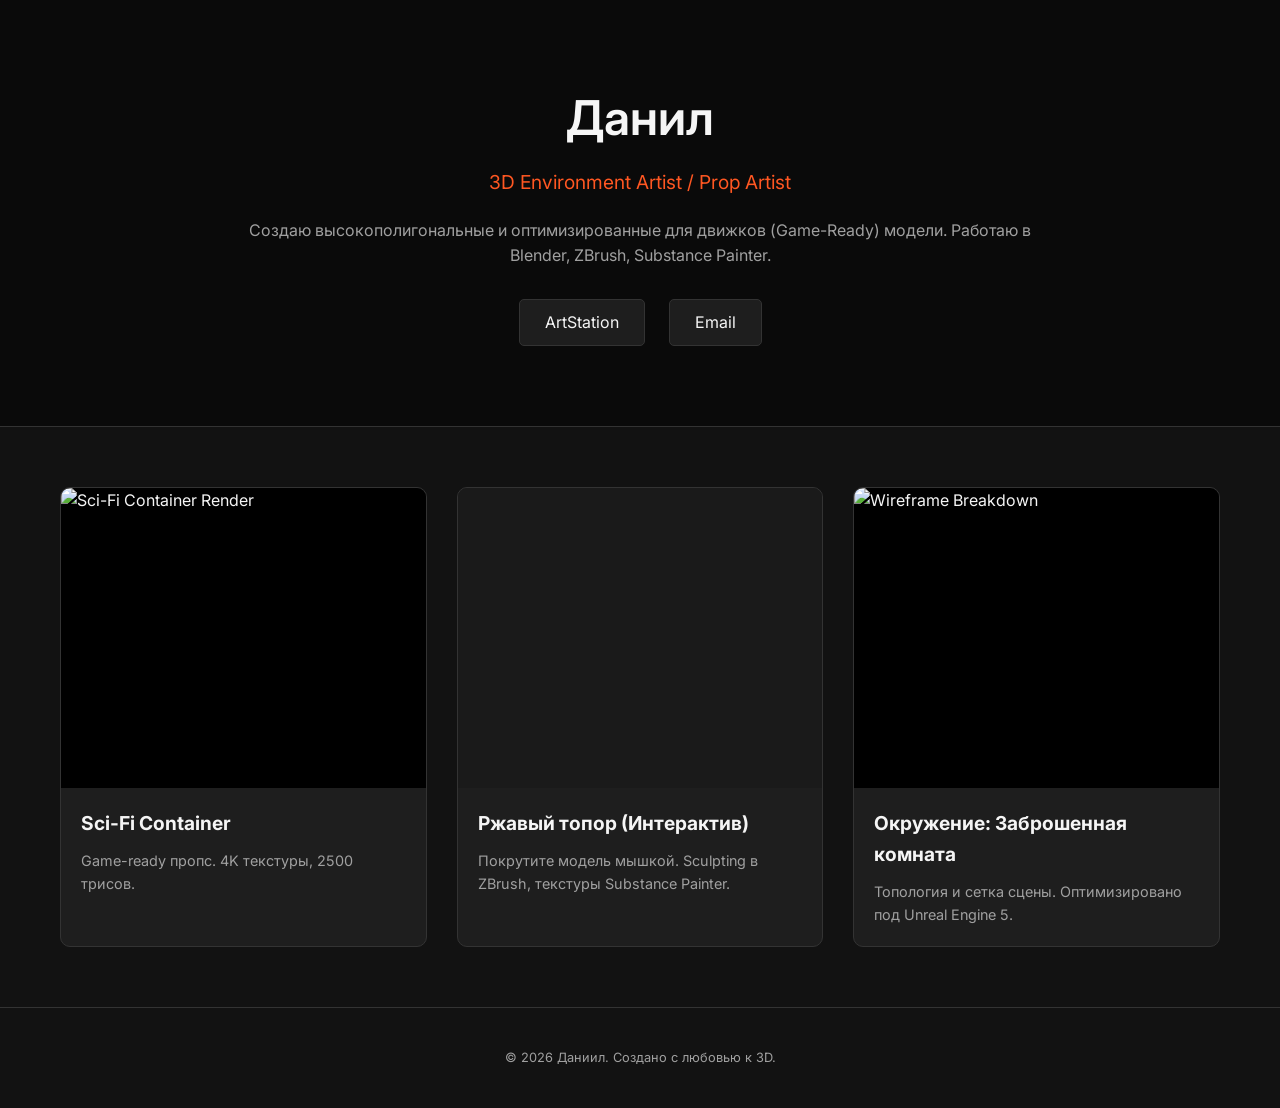
==== index.html @ 3ea126ec "index html" ====
<!DOCTYPE html>
<html lang="ru">
<head>
    <meta charset="UTF-8">
    <meta name="viewport" content="width=device-width, initial-scale=1.0">
    <title>Даниил | 3D Artist Portfolio</title>
    <!-- Подключаем наш файл стилей -->
    <link rel="stylesheet" href="style.css">
    <!-- Подключаем библиотеку для просмотра 3D моделей -->
    <script type="module" src="https://ajax.googleapis.com/ajax/libs/model-viewer/3.1.1/model-viewer.min.js"></script>
    <!-- Подключаем красивый шрифт -->
    <link href="https://fonts.googleapis.com/css2?family=Inter:wght@300;400;600&display=swap" rel="stylesheet">
</head>
<body>

    <header>
        <div class="header-content">
            <h1>Данил</h1>
            <p class="subtitle">3D Environment Artist / Prop Artist</p>
            <p class="bio">Создаю высокополигональные и оптимизированные для движков (Game-Ready) модели. Работаю в Blender, ZBrush, Substance Painter.</p>
            <div class="social-links">
                <a href="https://artstation.com/" target="_blank">ArtStation</a>
                <a href="mailto:твоя_почта@email.com">Email</a>
            </div>
        </div>
    </header>

    <main>
        <section class="gallery">
            <!-- Проект 1: Обычный рендер (картинка) -->
            <div class="project-card">
                <img src="assets/render1.jpg" alt="Sci-Fi Container Render">
                <div class="project-info">
                    <h3>Sci-Fi Container</h3>
                    <p>Game-ready пропс. 4K текстуры, 2500 трисов.</p>
                </div>
            </div>

            <!-- Проект 2: Интерактивная 3D-модель -->
            <div class="project-card">
                <!-- Сюда вставляем твою модель .glb -->
                <model-viewer src="assets/my_model.glb" 
                              auto-rotate 
                              camera-controls 
                              shadow-intensity="1"
                              environment-image="neutral"
                              exposure="1">
                </model-viewer>
                <div class="project-info">
                    <h3>Ржавый топор (Интерактив)</h3>
                    <p>Покрутите модель мышкой. Sculpting в ZBrush, текстуры Substance Painter.</p>
                </div>
            </div>

            <!-- Проект 3: Breakdown (сетка) -->
            <div class="project-card">
                <img src="assets/wireframe.jpg" alt="Wireframe Breakdown">
                <div class="project-info">
                    <h3>Окружение: Заброшенная комната</h3>
                    <p>Топология и сетка сцены. Оптимизировано под Unreal Engine 5.</p>
                </div>
            </div>
        </section>
    </main>

    <footer>
        <p>© 2026 Даниил. Создано с любовью к 3D.</p>
    </footer>

</body>
</html>
---- style.css ----
/* Базовые настройки */
:root {
    --bg-color: #121212;
    --card-bg: #1e1e1e;
    --text-main: #f5f5f5;
    --text-muted: #a0a0a0;
    --accent: #ff5722; /* Цвет кнопок и ссылок (можно изменить на синий, например #00a8ff) */
}

* {
    margin: 0;
    padding: 0;
    box-sizing: border-box;
}

body {
    font-family: 'Inter', sans-serif;
    background-color: var(--bg-color);
    color: var(--text-main);
    line-height: 1.6;
}

/* Шапка сайта */
header {
    background-color: #0a0a0a;
    padding: 80px 20px;
    text-align: center;
    border-bottom: 1px solid #333;
}

.header-content {
    max-width: 800px;
    margin: 0 auto;
}

h1 {
    font-size: 3rem;
    font-weight: 600;
    margin-bottom: 10px;
}

.subtitle {
    font-size: 1.2rem;
    color: var(--accent);
    margin-bottom: 20px;
}

.bio {
    color: var(--text-muted);
    margin-bottom: 30px;
}

.social-links a {
    display: inline-block;
    margin: 0 10px;
    padding: 10px 25px;
    background-color: var(--card-bg);
    color: var(--text-main);
    text-decoration: none;
    border-radius: 5px;
    transition: background 0.3s ease;
    border: 1px solid #333;
}

.social-links a:hover {
    background-color: var(--accent);
    border-color: var(--accent);
}

/* Галерея (Сетка работ) */
main {
    max-width: 1200px;
    margin: 60px auto;
    padding: 0 20px;
}

.gallery {
    display: grid;
    grid-template-columns: repeat(auto-fit, minmax(300px, 1fr));
    gap: 30px;
}

.project-card {
    background-color: var(--card-bg);
    border-radius: 10px;
    overflow: hidden;
    transition: transform 0.3s ease, box-shadow 0.3s ease;
    border: 1px solid #333;
}

.project-card:hover {
    transform: translateY(-5px);
    box-shadow: 0 10px 20px rgba(0,0,0,0.5);
}

/* Настройки для картинок и 3D-вьювера внутри карточек */
.project-card img, 
.project-card model-viewer {
    width: 100%;
    height: 300px;
    object-fit: cover;
    background-color: #000;
    display: block;
}

/* model-viewer не имеет object-fit, поэтому задаем ему фон для контраста */
.project-card model-viewer {
    background-color: #1a1a1a; 
}

.project-info {
    padding: 20px;
}

.project-info h3 {
    font-size: 1.2rem;
    margin-bottom: 10px;
}

.project-info p {
    color: var(--text-muted);
    font-size: 0.9rem;
}

/* Подвал */
footer {
    text-align: center;
    padding: 40px 20px;
    color: var(--text-muted);
    font-size: 0.8rem;
    border-top: 1px solid #333;
    margin-top: 40px;
}
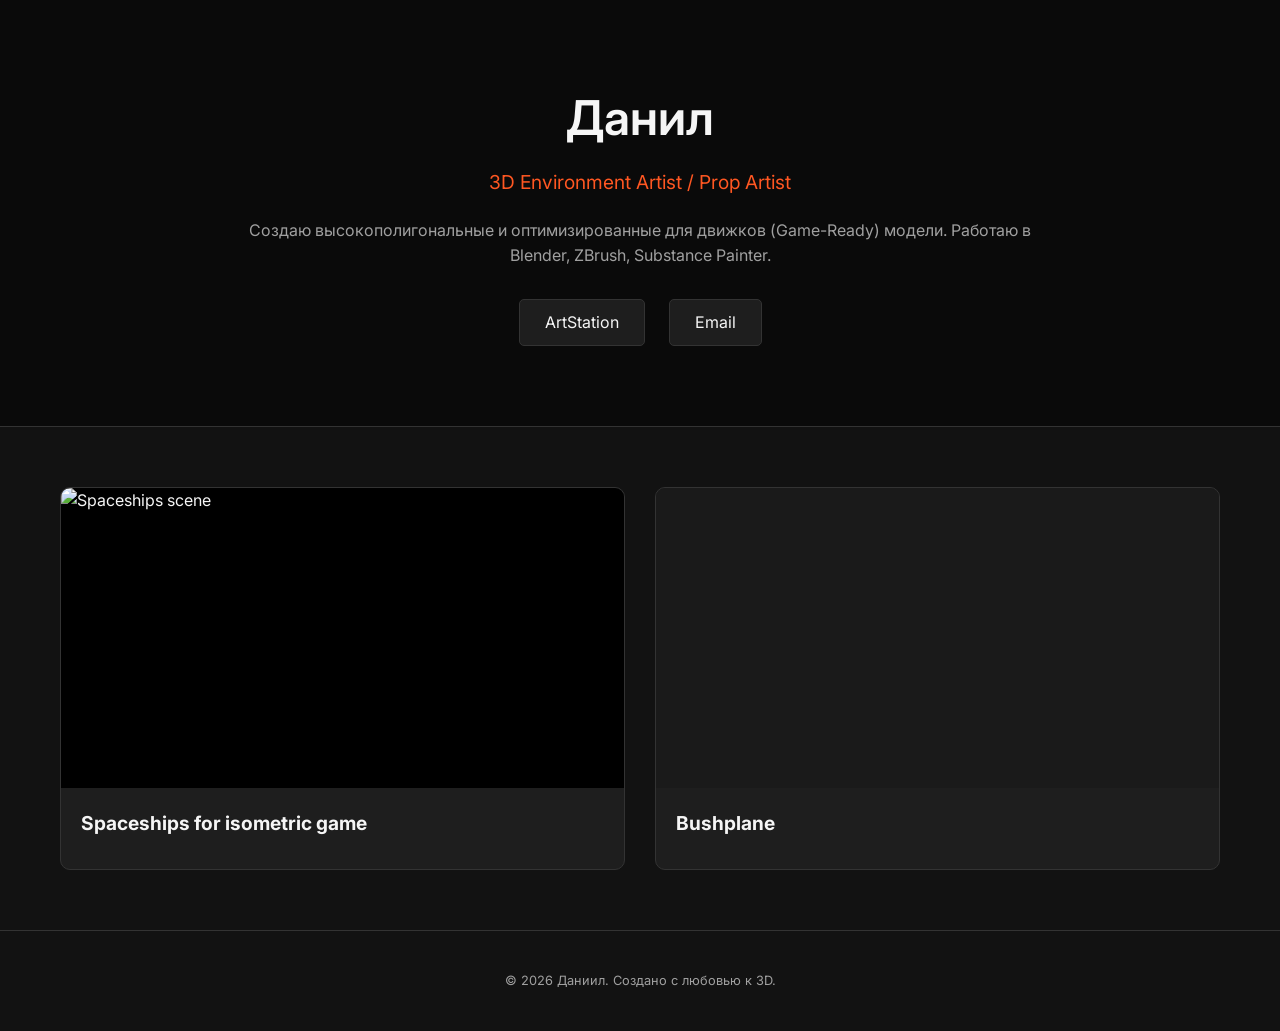
==== commit ed80deeb: "glb model" ====
--- a/index.html
+++ b/index.html
@@ -19,8 +19,8 @@
             <p class="subtitle">3D Environment Artist / Prop Artist</p>
             <p class="bio">Создаю высокополигональные и оптимизированные для движков (Game-Ready) модели. Работаю в Blender, ZBrush, Substance Painter.</p>
             <div class="social-links">
-                <a href="https://artstation.com/" target="_blank">ArtStation</a>
-                <a href="mailto:твоя_почта@email.com">Email</a>
+                <a href="https://artstation.com/badgerzx" target="_blank">ArtStation</a>
+                <a href="mailto:danichkob@email.com">Email</a>
             </div>
         </div>
     </header>
@@ -29,17 +29,17 @@
         <section class="gallery">
             <!-- Проект 1: Обычный рендер (картинка) -->
             <div class="project-card">
-                <img src="assets/render1.jpg" alt="Sci-Fi Container Render">
+                <img src="assets/Spaceships1.png" alt="Spaceships scene">
                 <div class="project-info">
-                    <h3>Sci-Fi Container</h3>
-                    <p>Game-ready пропс. 4K текстуры, 2500 трисов.</p>
+                    <h3>Spaceships for isometric game</h3>
+                    <p></p>
                 </div>
             </div>
 
             <!-- Проект 2: Интерактивная 3D-модель -->
             <div class="project-card">
                 <!-- Сюда вставляем твою модель .glb -->
-                <model-viewer src="assets/my_model.glb" 
+                <model-viewer src="assets/Bushplane.glb" 
                               auto-rotate 
                               camera-controls 
                               shadow-intensity="1"
@@ -47,19 +47,11 @@
                               exposure="1">
                 </model-viewer>
                 <div class="project-info">
-                    <h3>Ржавый топор (Интерактив)</h3>
-                    <p>Покрутите модель мышкой. Sculpting в ZBrush, текстуры Substance Painter.</p>
+                    <h3>Bushplane</h3>
+                    <p></p>
                 </div>
             </div>
 
-            <!-- Проект 3: Breakdown (сетка) -->
-            <div class="project-card">
-                <img src="assets/wireframe.jpg" alt="Wireframe Breakdown">
-                <div class="project-info">
-                    <h3>Окружение: Заброшенная комната</h3>
-                    <p>Топология и сетка сцены. Оптимизировано под Unreal Engine 5.</p>
-                </div>
-            </div>
         </section>
     </main>
 
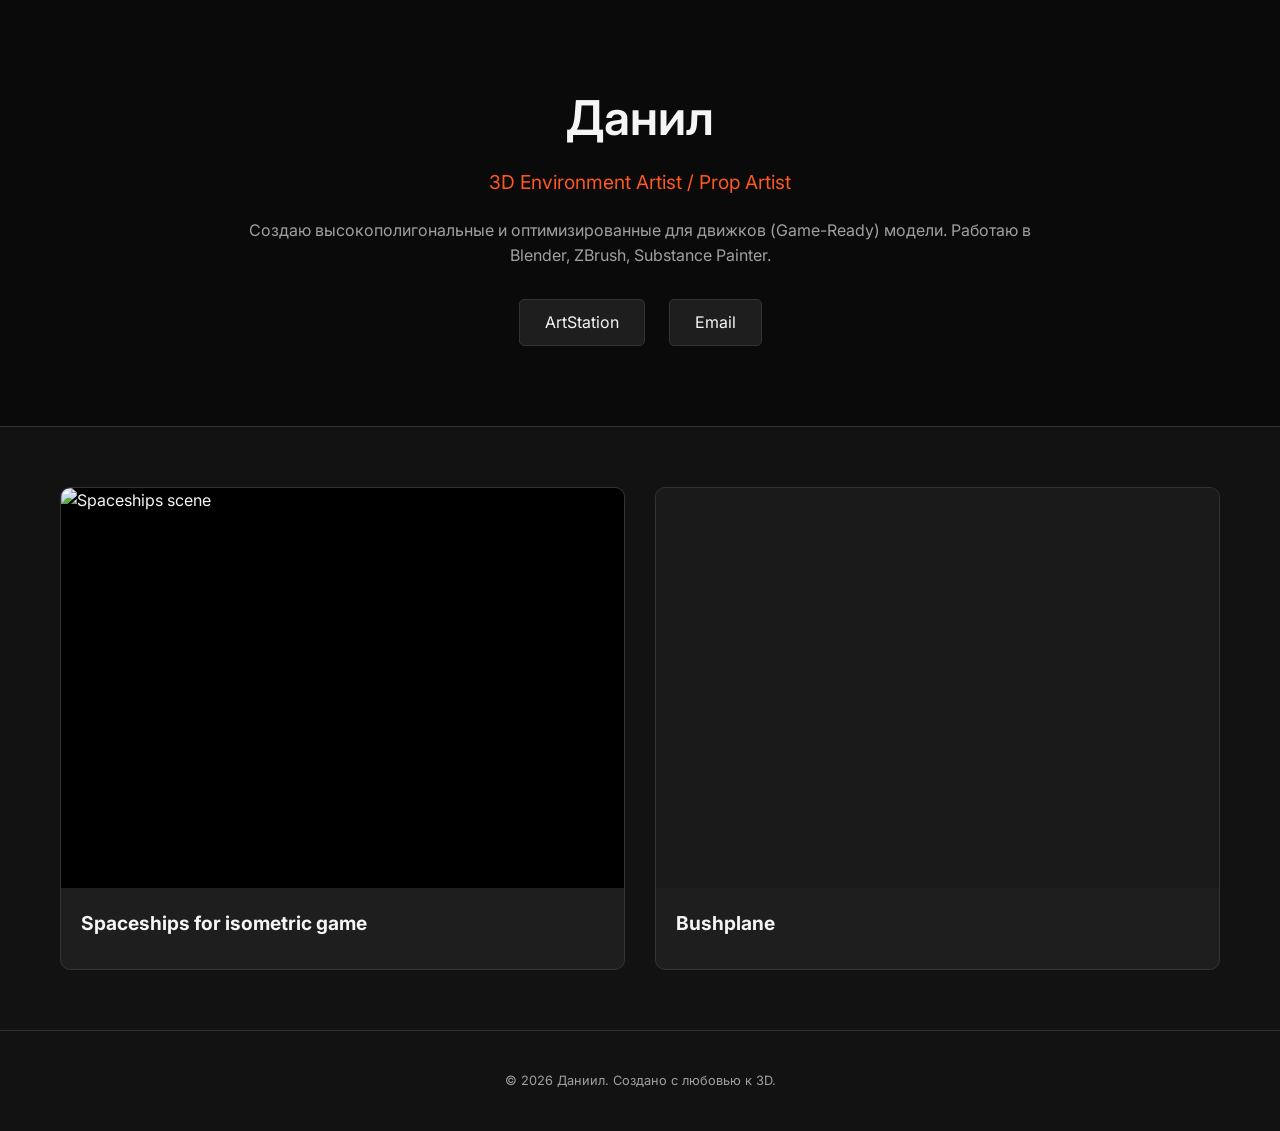
==== commit 67fa3432: "Bigger preview" ====
--- a/index.html
+++ b/index.html
@@ -59,5 +59,66 @@
         <p>© 2026 Даниил. Создано с любовью к 3D.</p>
     </footer>
 
+<!-- HTML для полноэкранного окна -->
+    <div id="lightbox" class="lightbox">
+        <span class="close-btn">&times;</span>
+        <div id="lightbox-content" class="lightbox-content"></div>
+    </div>
+
+    <!-- JavaScript для работы полноэкранного режима -->
+    <script>
+        const lightbox = document.getElementById('lightbox');
+        const lightboxContent = document.getElementById('lightbox-content');
+        const closeBtn = document.querySelector('.close-btn');
+
+        // Находим все картинки и 3D-модели внутри карточек
+        const mediaElements = document.querySelectorAll('.project-card img, .project-card model-viewer');
+
+        mediaElements.forEach(el => {
+            el.addEventListener('click', () => {
+                lightbox.classList.add('active'); // Показываем окно
+                lightboxContent.innerHTML = '';   // Очищаем старое
+
+                // Если кликнули на картинку
+                if (el.tagName.toLowerCase() === 'img') {
+                    const img = document.createElement('img');
+                    img.src = el.src;
+                    lightboxContent.appendChild(img);
+                } 
+                // Если кликнули на 3D модель
+                else if (el.tagName.toLowerCase() === 'model-viewer') {
+                    const viewer = document.createElement('model-viewer');
+                    viewer.src = el.src;
+                    viewer.setAttribute('auto-rotate', '');
+                    viewer.setAttribute('camera-controls', '');
+                    viewer.setAttribute('shadow-intensity', '1');
+                    lightboxContent.appendChild(viewer);
+                }
+            });
+        });
+
+        // Закрытие по клику на крестик
+        closeBtn.addEventListener('click', () => {
+            lightbox.classList.remove('active');
+            lightboxContent.innerHTML = '';
+        });
+
+        // Закрытие по клику мимо картинки/модели (по темному фону)
+        lightbox.addEventListener('click', (e) => {
+            if (e.target === lightbox) {
+                lightbox.classList.remove('active');
+                lightboxContent.innerHTML = '';
+            }
+        });
+
+        // Закрытие по нажатию клавиши Esc
+        document.addEventListener('keydown', (e) => {
+            if (e.key === 'Escape' && lightbox.classList.contains('active')) {
+                lightbox.classList.remove('active');
+                lightboxContent.innerHTML = '';
+            }
+        });
+    </script>
+	
 </body>
 </html>
--- a/style.css
+++ b/style.css
@@ -4,7 +4,7 @@
     --card-bg: #1e1e1e;
     --text-main: #f5f5f5;
     --text-muted: #a0a0a0;
-    --accent: #ff5722; /* Цвет кнопок и ссылок (можно изменить на синий, например #00a8ff) */
+    --accent: #ff5722;
 }
 
 * {
@@ -74,9 +74,10 @@
     padding: 0 20px;
 }
 
+/* Уменьшили минимальную ширину колонки, чтобы сетка была гибче */
 .gallery {
     display: grid;
-    grid-template-columns: repeat(auto-fit, minmax(300px, 1fr));
+    grid-template-columns: repeat(auto-fit, minmax(350px, 1fr));
     gap: 30px;
 }
 
@@ -93,17 +94,23 @@
     box-shadow: 0 10px 20px rgba(0,0,0,0.5);
 }
 
-/* Настройки для картинок и 3D-вьювера внутри карточек */
+/* УВЕЛИЧИЛИ ВЫСОТУ ДО 400px И ДОБАВИЛИ КУРСОР "ПАЛЬЧИК" */
 .project-card img, 
 .project-card model-viewer {
     width: 100%;
-    height: 300px;
+    height: 400px; 
     object-fit: cover;
     background-color: #000;
     display: block;
+    cursor: pointer;
+    transition: opacity 0.2s ease;
 }
 
-/* model-viewer не имеет object-fit, поэтому задаем ему фон для контраста */
+.project-card img:hover, 
+.project-card model-viewer:hover {
+    opacity: 0.9;
+}
+
 .project-card model-viewer {
     background-color: #1a1a1a; 
 }
@@ -122,6 +129,62 @@
     font-size: 0.9rem;
 }
 
+/* --- СТИЛИ ДЛЯ ПОЛНОЭКРАННОГО РЕЖИМА (LIGHTBOX) --- */
+.lightbox {
+    display: none; /* Скрыто по умолчанию */
+    position: fixed;
+    z-index: 1000;
+    left: 0;
+    top: 0;
+    width: 100%;
+    height: 100%;
+    background-color: rgba(0, 0, 0, 0.9);
+    backdrop-filter: blur(5px);
+    align-items: center;
+    justify-content: center;
+}
+
+.lightbox.active {
+    display: flex; /* Показываем при добавлении класса active */
+}
+
+.lightbox-content {
+    max-width: 90vw;
+    max-height: 90vh;
+    display: flex;
+    justify-content: center;
+    align-items: center;
+}
+
+/* Ограничиваем размеры внутри модального окна */
+.lightbox-content img {
+    max-width: 90vw;
+    max-height: 90vh;
+    object-fit: contain;
+}
+
+.lightbox-content model-viewer {
+    width: 80vw;
+    height: 80vh;
+    background-color: transparent;
+}
+
+.close-btn {
+    position: absolute;
+    top: 20px;
+    right: 40px;
+    color: white;
+    font-size: 50px;
+    font-weight: bold;
+    cursor: pointer;
+    z-index: 1001;
+    transition: color 0.3s;
+}
+
+.close-btn:hover {
+    color: var(--accent);
+}
+
 /* Подвал */
 footer {
     text-align: center;
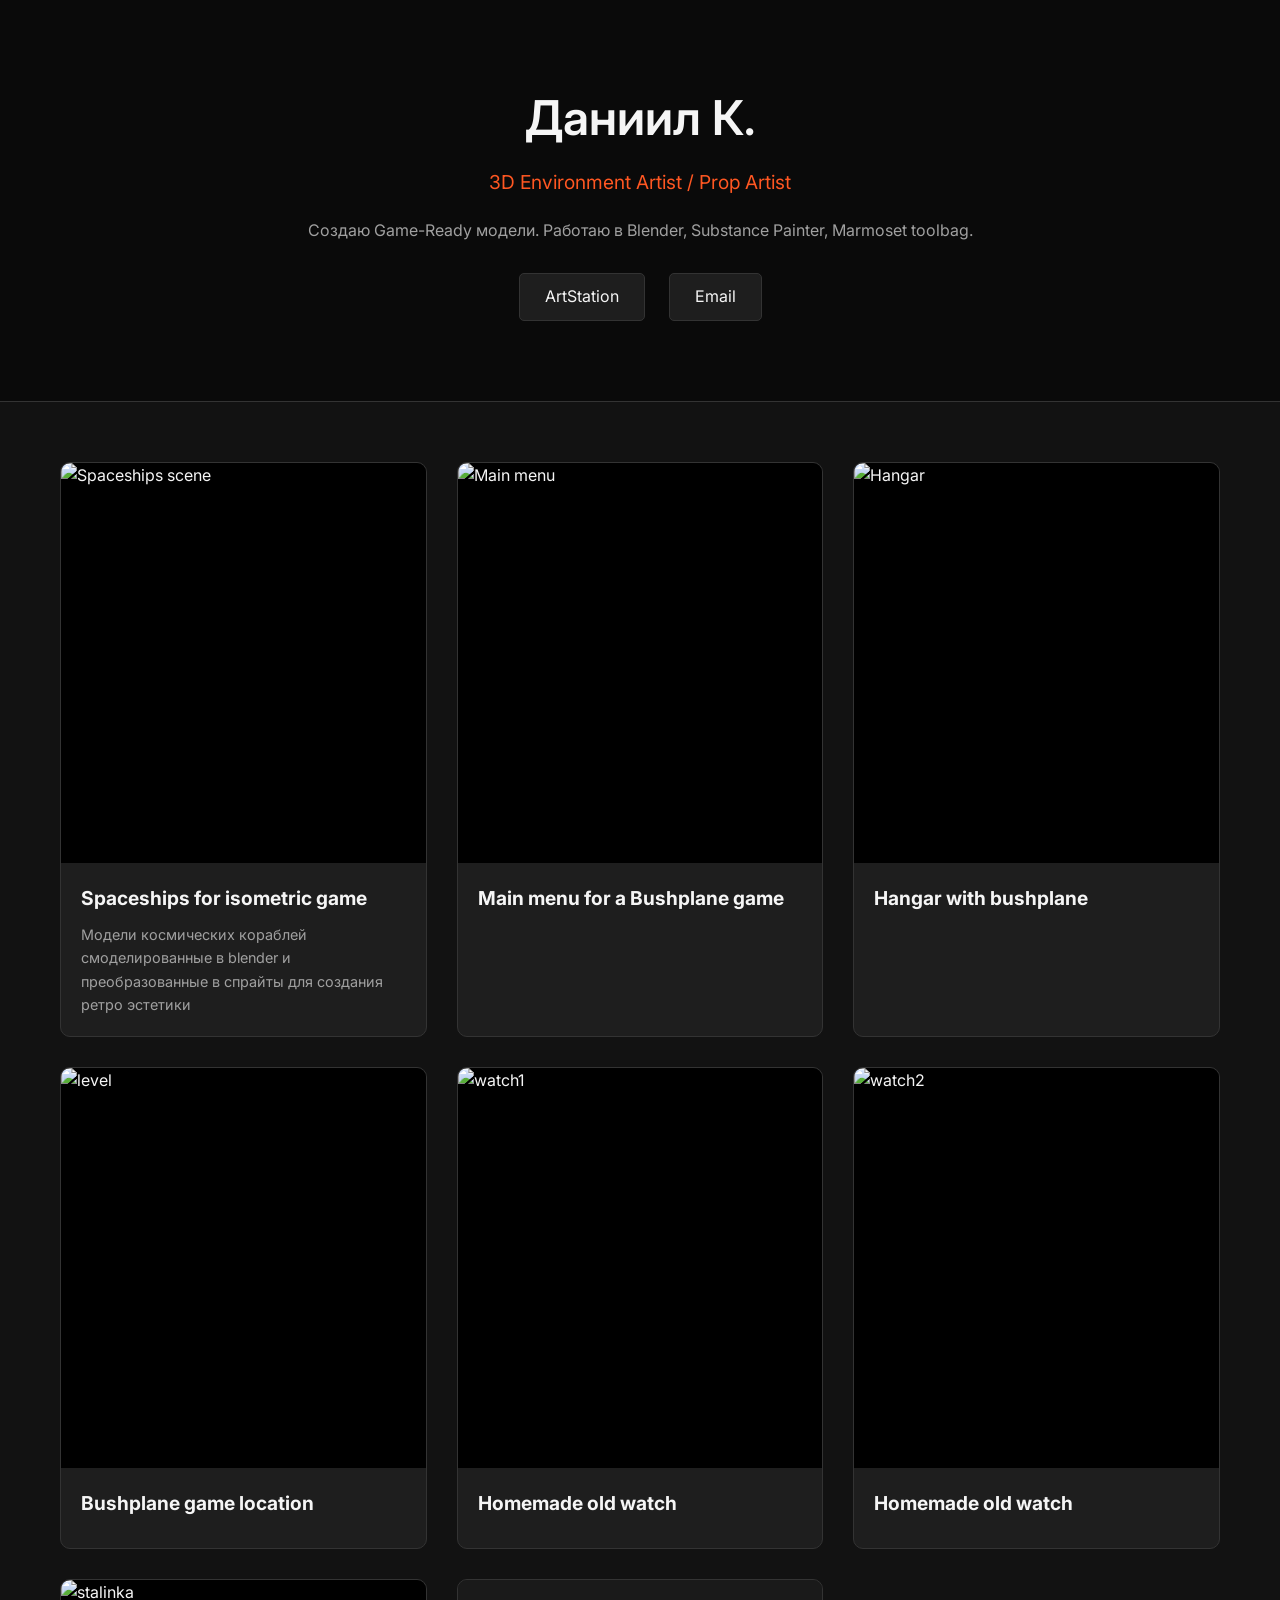
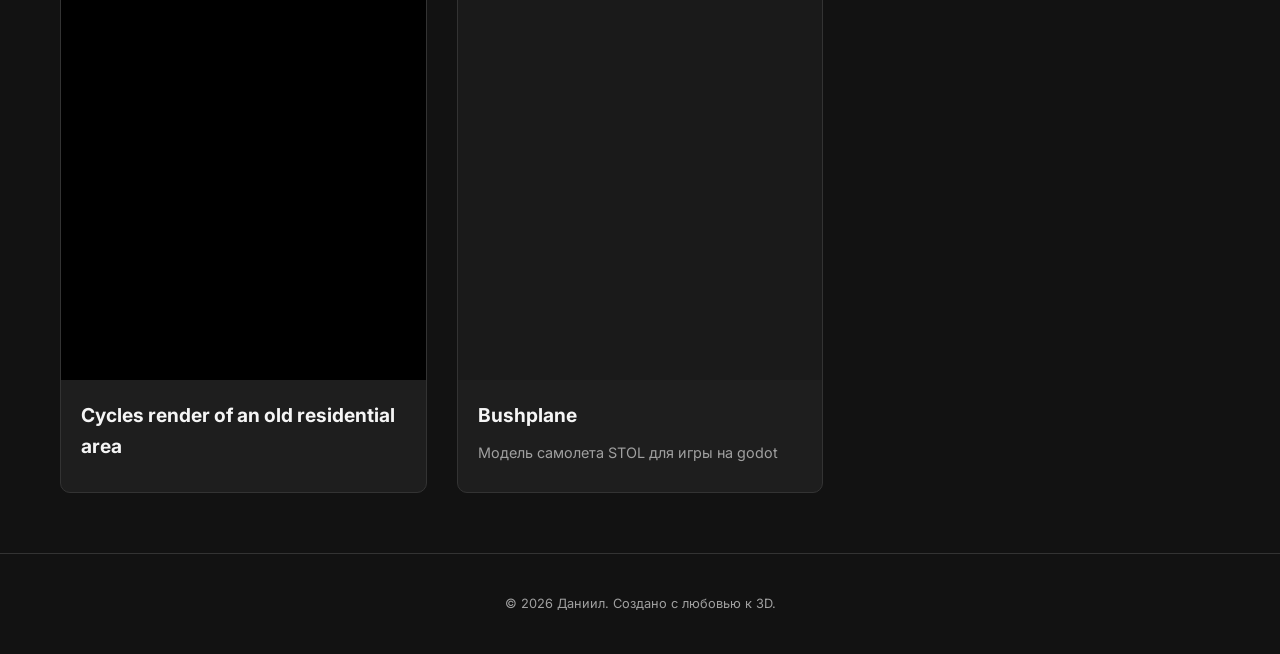
==== commit 5b26a892: "Works" ====
--- a/index.html
+++ b/index.html
@@ -4,20 +4,20 @@
     <meta charset="UTF-8">
     <meta name="viewport" content="width=device-width, initial-scale=1.0">
     <title>Даниил | 3D Artist Portfolio</title>
-    <!-- Подключаем наш файл стилей -->
+
     <link rel="stylesheet" href="style.css">
-    <!-- Подключаем библиотеку для просмотра 3D моделей -->
+
     <script type="module" src="https://ajax.googleapis.com/ajax/libs/model-viewer/3.1.1/model-viewer.min.js"></script>
-    <!-- Подключаем красивый шрифт -->
+
     <link href="https://fonts.googleapis.com/css2?family=Inter:wght@300;400;600&display=swap" rel="stylesheet">
 </head>
 <body>
 
     <header>
         <div class="header-content">
-            <h1>Данил</h1>
+            <h1>Даниил К.</h1>
             <p class="subtitle">3D Environment Artist / Prop Artist</p>
-            <p class="bio">Создаю высокополигональные и оптимизированные для движков (Game-Ready) модели. Работаю в Blender, ZBrush, Substance Painter.</p>
+            <p class="bio">Создаю Game-Ready модели. Работаю в Blender, Substance Painter, Marmoset toolbag.</p>
             <div class="social-links">
                 <a href="https://artstation.com/badgerzx" target="_blank">ArtStation</a>
                 <a href="mailto:danichkob@email.com">Email</a>
@@ -32,10 +32,57 @@
                 <img src="assets/Spaceships1.png" alt="Spaceships scene">
                 <div class="project-info">
                     <h3>Spaceships for isometric game</h3>
+                    <p>Модели космических кораблей смоделированные в blender и преобразованные в спрайты для создания ретро эстетики </p>
+                </div>
+            </div>
+			
+			<div class="project-card">
+                <img src="assets/MainMenu.png" alt="Main menu">
+                <div class="project-info">
+                    <h3>Main menu for a Bushplane game</h3>
                     <p></p>
                 </div>
             </div>
-
+			
+			<div class="project-card">
+                <img src="assets/Hangar.png" alt="Hangar">
+                <div class="project-info">
+                    <h3>Hangar with bushplane</h3>
+                    <p></p>
+                </div>
+            </div>
+			
+			<div class="project-card">
+                <img src="assets/Level1.png" alt="level">
+                <div class="project-info">
+                    <h3>Bushplane game location</h3>
+                    <p></p>
+                </div>
+            </div>
+			
+			<div class="project-card">
+                <img src="assets/Watch1.png" alt="watch1">
+                <div class="project-info">
+                    <h3>Homemade old watch</h3>
+                    <p></p>
+                </div>
+            </div>
+			
+			<div class="project-card">
+                <img src="assets/Watch2.png" alt="watch2">
+                <div class="project-info">
+                    <h3>Homemade old watch</h3>
+                    <p></p>
+                </div>
+            </div>
+			
+			<div class="project-card">
+                <img src="assets/RenderStalinkaFinal.png" alt="stalinka">
+                <div class="project-info">
+                    <h3>Cycles render of an old residential area</h3>
+                    <p></p>
+                </div>
+            </div>
             <!-- Проект 2: Интерактивная 3D-модель -->
             <div class="project-card">
                 <!-- Сюда вставляем твою модель .glb -->
@@ -48,7 +95,7 @@
                 </model-viewer>
                 <div class="project-info">
                     <h3>Bushplane</h3>
-                    <p></p>
+                    <p>Модель самолета STOL для игры на godot</p>
                 </div>
             </div>
 
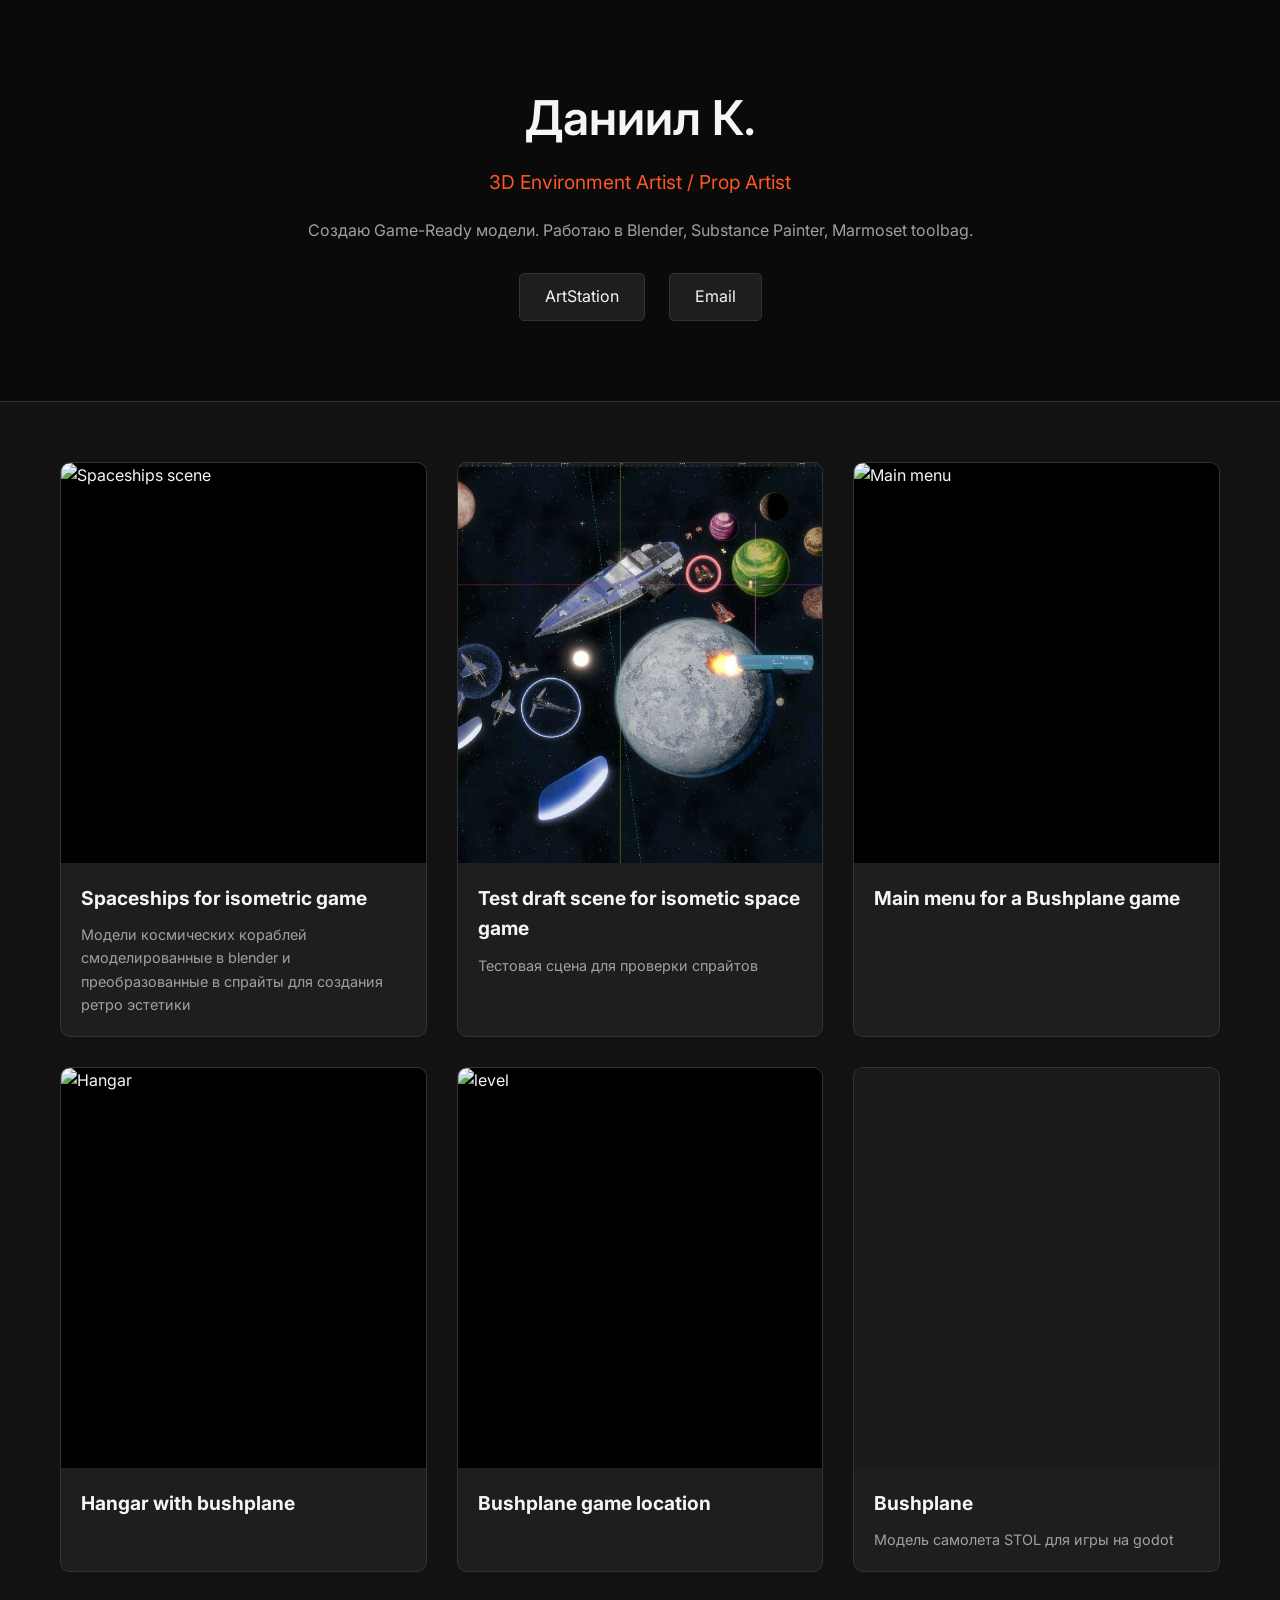
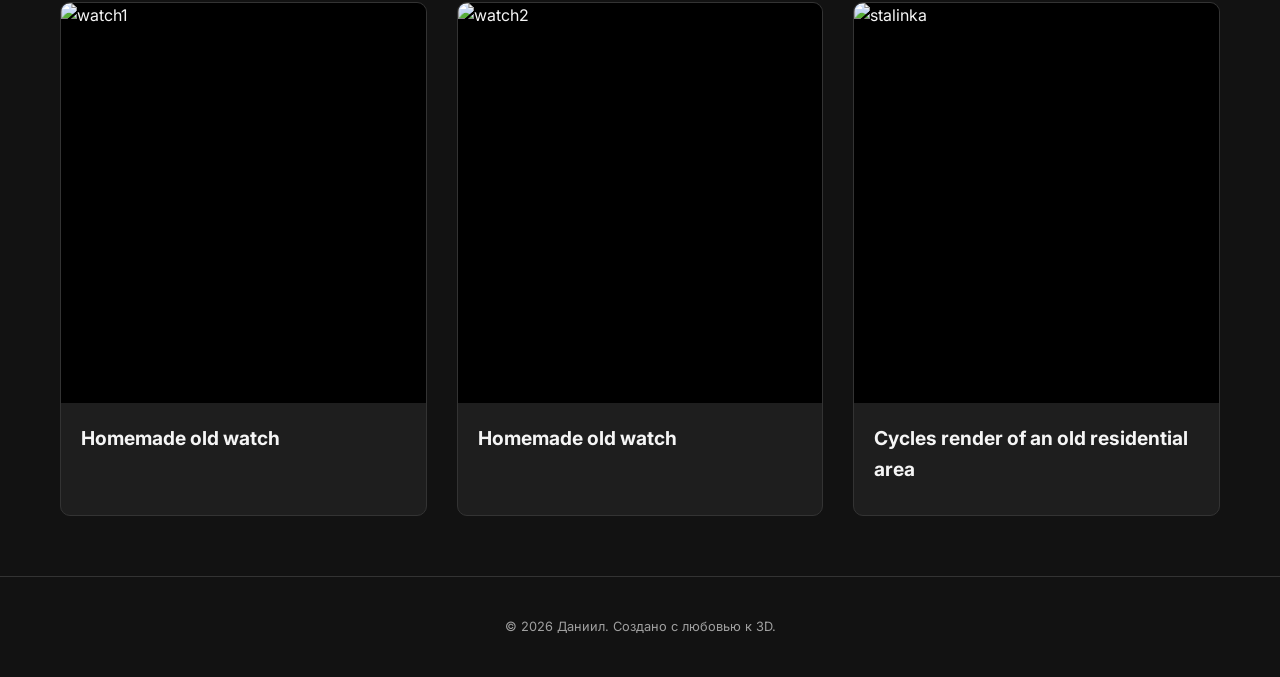
==== commit df795c00: "naming fix" ====
--- a/index.html
+++ b/index.html
@@ -36,6 +36,14 @@
                 </div>
             </div>
 			
+			  <div class="project-card">
+                <img src="assets/TestScene.jpg" alt="Spaceships scene">
+                <div class="project-info">
+                    <h3>Test draft scene for isometic space game</h3>
+                    <p>Тестовая сцена для проверки спрайтов</p>
+                </div>
+            </div>
+			
 			<div class="project-card">
                 <img src="assets/MainMenu.png" alt="Main menu">
                 <div class="project-info">
@@ -60,30 +68,7 @@
                 </div>
             </div>
 			
-			<div class="project-card">
-                <img src="assets/Watch1.png" alt="watch1">
-                <div class="project-info">
-                    <h3>Homemade old watch</h3>
-                    <p></p>
-                </div>
-            </div>
-			
-			<div class="project-card">
-                <img src="assets/Watch2.png" alt="watch2">
-                <div class="project-info">
-                    <h3>Homemade old watch</h3>
-                    <p></p>
-                </div>
-            </div>
-			
-			<div class="project-card">
-                <img src="assets/RenderStalinkaFinal.png" alt="stalinka">
-                <div class="project-info">
-                    <h3>Cycles render of an old residential area</h3>
-                    <p></p>
-                </div>
-            </div>
-            <!-- Проект 2: Интерактивная 3D-модель -->
+			<!-- Проект 2: Интерактивная 3D-модель -->
             <div class="project-card">
                 <!-- Сюда вставляем твою модель .glb -->
                 <model-viewer src="assets/Bushplane.glb" 
@@ -98,6 +83,31 @@
                     <p>Модель самолета STOL для игры на godot</p>
                 </div>
             </div>
+			
+			<div class="project-card">
+                <img src="assets/watch1.png" alt="watch1">
+                <div class="project-info">
+                    <h3>Homemade old watch</h3>
+                    <p></p>
+                </div>
+            </div>
+			
+			<div class="project-card">
+                <img src="assets/watch2.png" alt="watch2">
+                <div class="project-info">
+                    <h3>Homemade old watch</h3>
+                    <p></p>
+                </div>
+            </div>
+			
+			<div class="project-card">
+                <img src="assets/RenderStalinkaFinal.png" alt="stalinka">
+                <div class="project-info">
+                    <h3>Cycles render of an old residential area</h3>
+                    <p></p>
+                </div>
+            </div>
+            
 
         </section>
     </main>
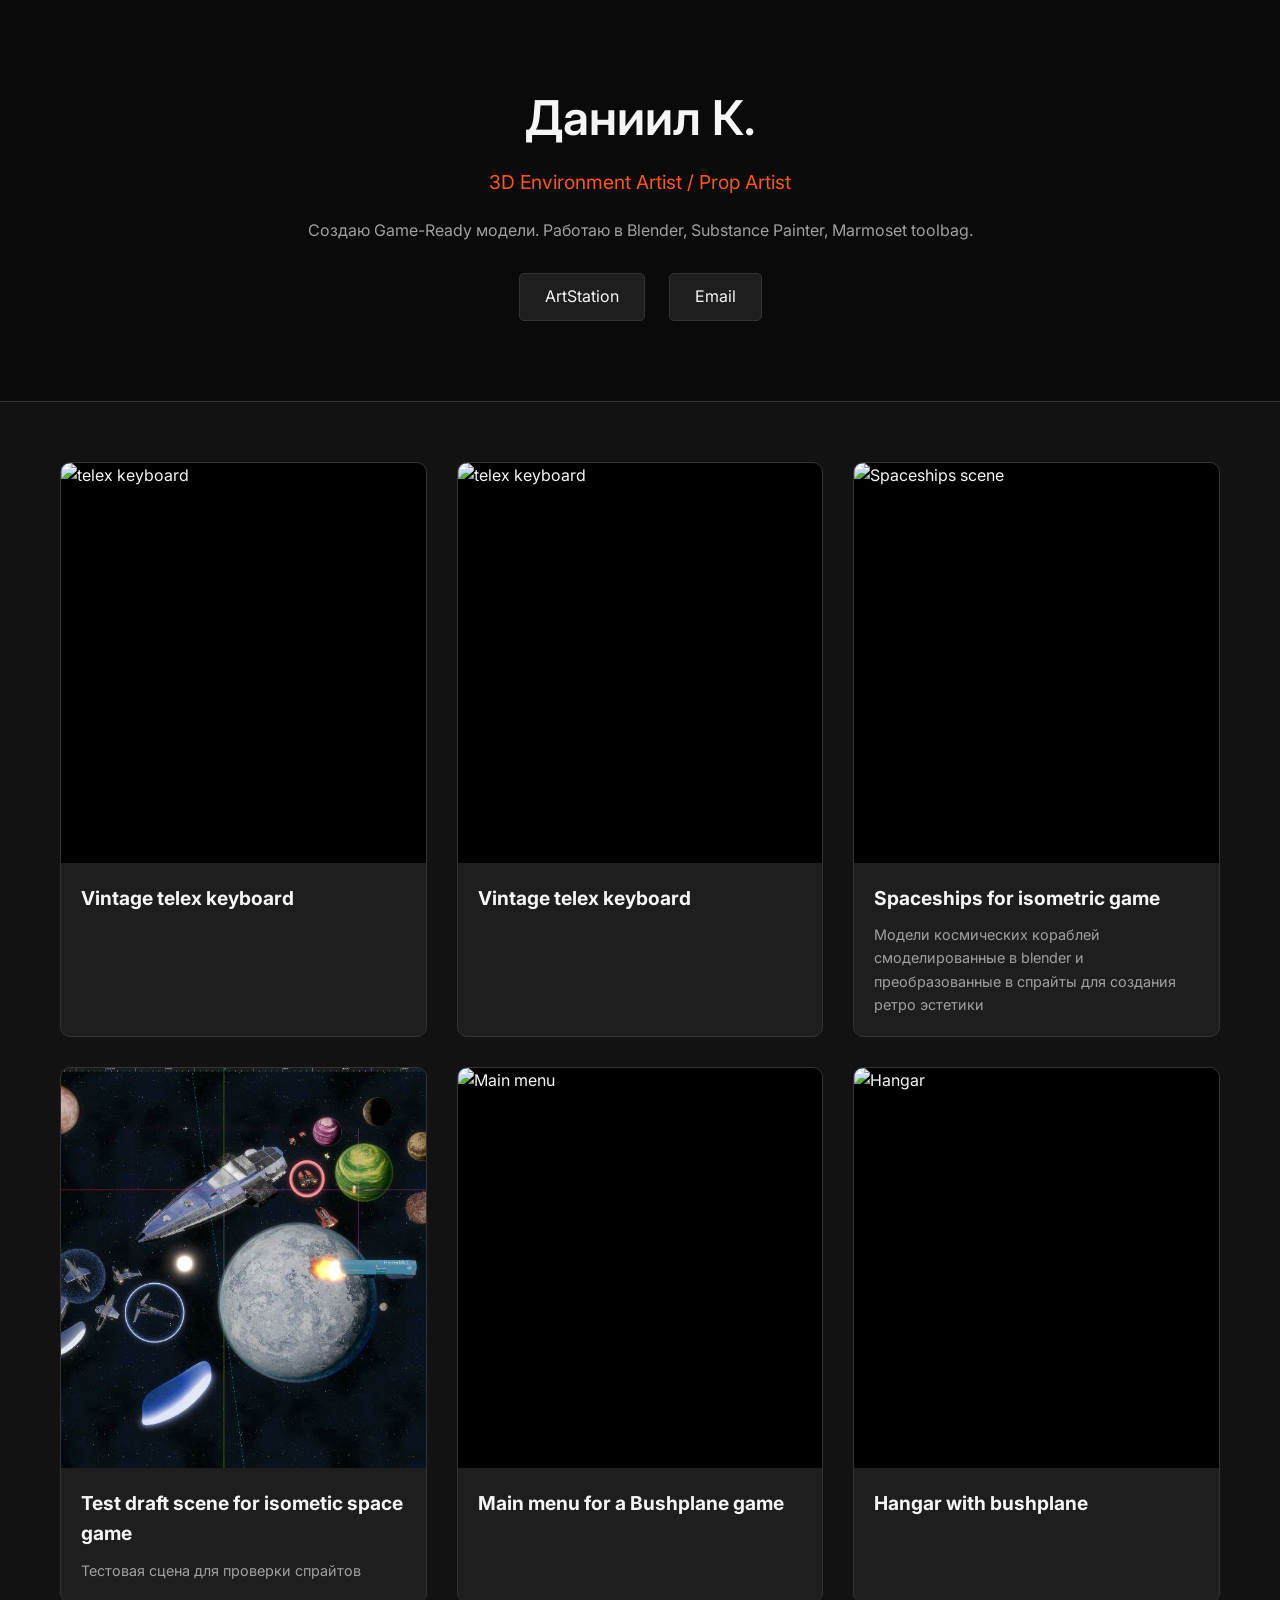
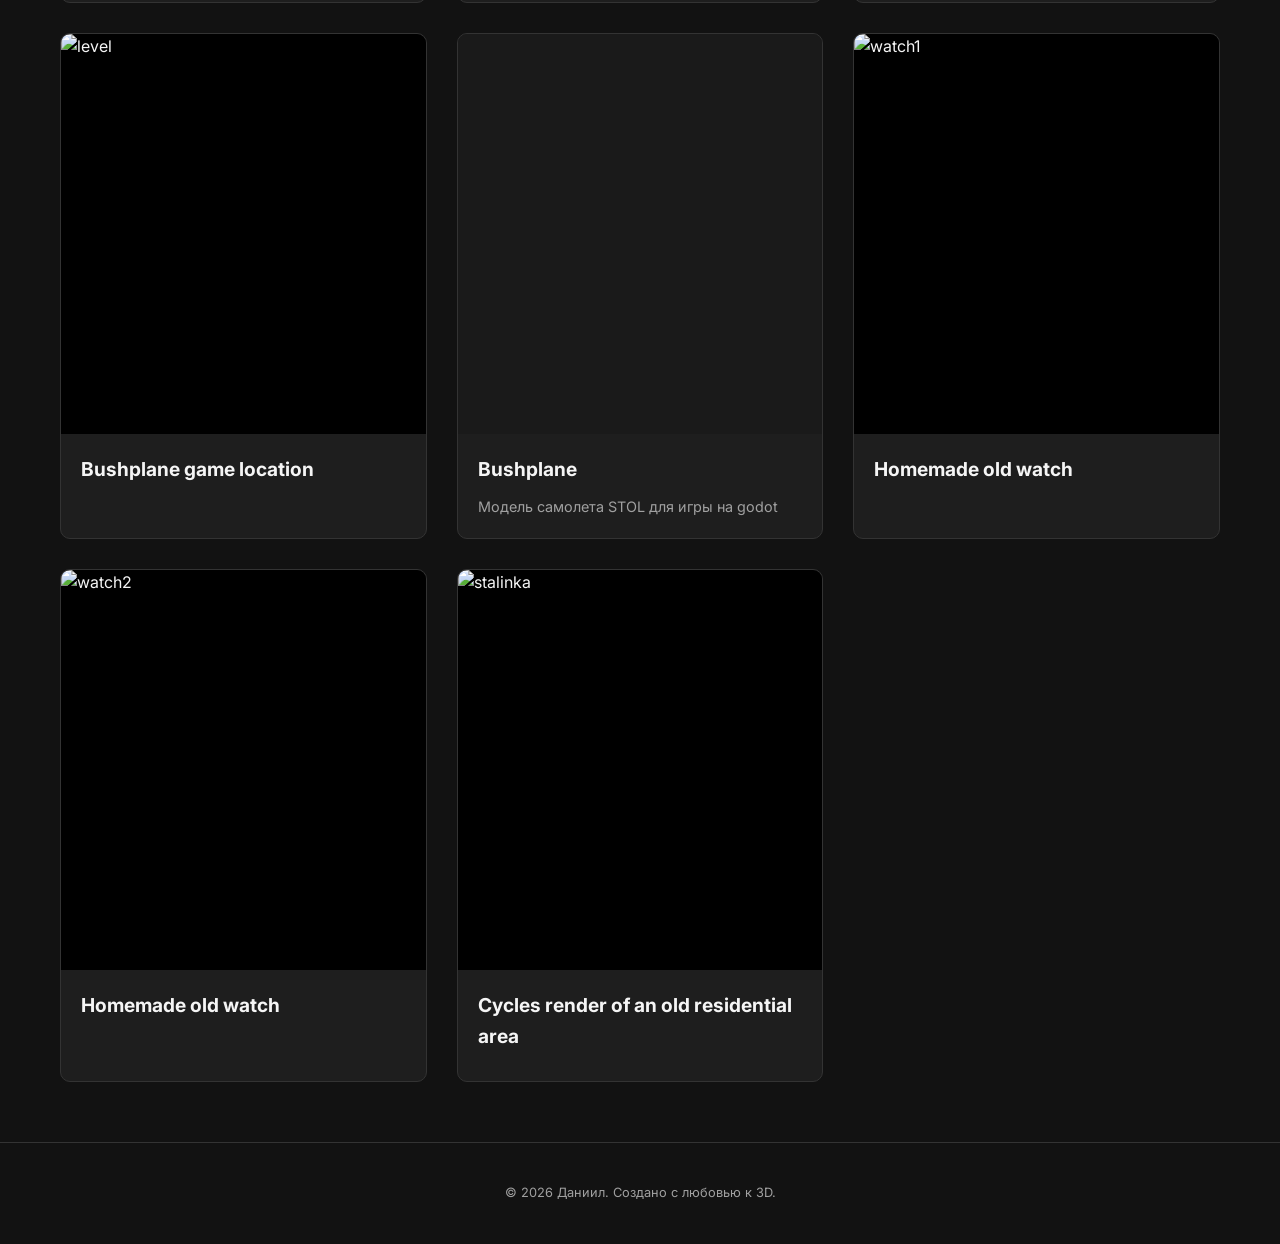
==== commit f9b4dfd3: "telex keyboard" ====
--- a/index.html
+++ b/index.html
@@ -28,6 +28,23 @@
     <main>
         <section class="gallery">
             <!-- Проект 1: Обычный рендер (картинка) -->
+			
+			<div class="project-card">
+                <img src="assets/Telex_keyboard4.png" alt="telex keyboard">
+                <div class="project-info">
+                    <h3>Vintage telex keyboard</h3>
+                    <p></p>
+                </div>
+            </div>
+			
+			<div class="project-card">
+                <img src="assets/Telex_keyboard6.png" alt="telex keyboard">
+                <div class="project-info">
+                    <h3>Vintage telex keyboard</h3>
+                    <p></p>
+                </div>
+            </div>
+			
             <div class="project-card">
                 <img src="assets/Spaceships1.png" alt="Spaceships scene">
                 <div class="project-info">
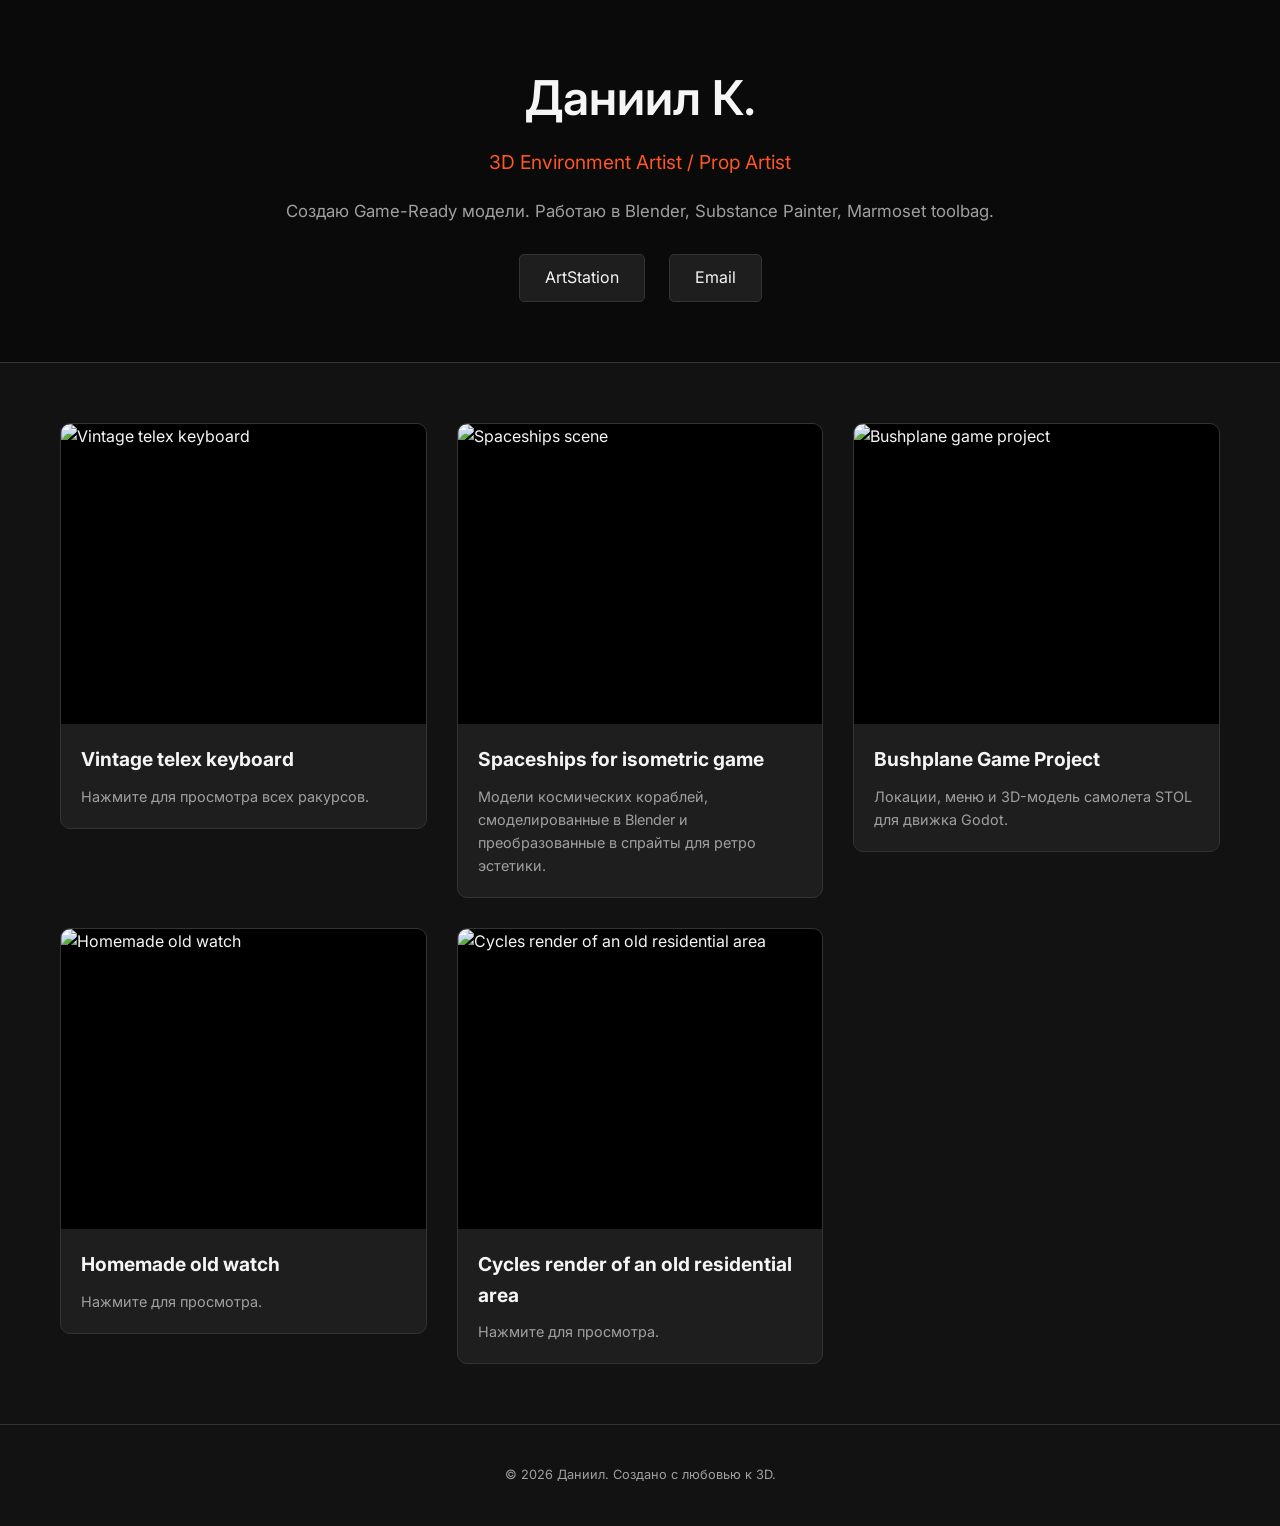
==== commit e0011f35: "Pages" ====
--- a/index.html
+++ b/index.html
@@ -27,104 +27,63 @@
 
     <main>
         <section class="gallery">
-            <!-- Проект 1: Обычный рендер (картинка) -->
-			
-			<div class="project-card">
-                <img src="assets/Telex_keyboard4.png" alt="telex keyboard">
-                <div class="project-info">
-                    <h3>Vintage telex keyboard</h3>
-                    <p></p>
+            
+            <!-- ПРОЕКТ 1: Telex keyboard -->
+            <a href="project-telex.html" class="project-card-link">
+                <div class="project-card">
+                    <!-- Используем первую картинку как обложку -->
+                    <img src="assets/Telex_keyboard4.png" alt="Vintage telex keyboard">
+                    <div class="project-info">
+                        <h3>Vintage telex keyboard</h3>
+                        <p>Нажмите для просмотра всех ракурсов.</p>
+                    </div>
                 </div>
-            </div>
-			
-			<div class="project-card">
-                <img src="assets/Telex_keyboard6.png" alt="telex keyboard">
-                <div class="project-info">
-                    <h3>Vintage telex keyboard</h3>
-                    <p></p>
+            </a>
+
+            <!-- ПРОЕКТ 2: Кораблики (включает и сами корабли, и тестовую сцену) -->
+            <a href="project-spaceships.html" class="project-card-link">
+                <div class="project-card">
+                    <img src="assets/Spaceships1.png" alt="Spaceships scene">
+                    <div class="project-info">
+                        <h3>Spaceships for isometric game</h3>
+                        <p>Модели космических кораблей, смоделированные в Blender и преобразованные в спрайты для ретро эстетики.</p>
+                    </div>
                 </div>
-            </div>
-			
-            <div class="project-card">
-                <img src="assets/Spaceships1.png" alt="Spaceships scene">
-                <div class="project-info">
-                    <h3>Spaceships for isometric game</h3>
-                    <p>Модели космических кораблей смоделированные в blender и преобразованные в спрайты для создания ретро эстетики </p>
+            </a>
+
+            <!-- ПРОЕКТ 3: Игра про самолет (Bushplane, локации, меню и 3D модель) -->
+            <a href="project-bushplane.html" class="project-card-link">
+                <div class="project-card">
+                    <!-- В качестве обложки берем скриншот ангара -->
+                    <img src="assets/Hangar.png" alt="Bushplane game project">
+                    <div class="project-info">
+                        <h3>Bushplane Game Project</h3>
+                        <p>Локации, меню и 3D-модель самолета STOL для движка Godot.</p>
+                    </div>
                 </div>
-            </div>
-			
-			  <div class="project-card">
-                <img src="assets/TestScene.jpg" alt="Spaceships scene">
-                <div class="project-info">
-                    <h3>Test draft scene for isometic space game</h3>
-                    <p>Тестовая сцена для проверки спрайтов</p>
+            </a>
+
+            <!-- ПРОЕКТ 4: Часы -->
+            <a href="project-watch.html" class="project-card-link">
+                <div class="project-card">
+                    <img src="assets/watch1.png" alt="Homemade old watch">
+                    <div class="project-info">
+                        <h3>Homemade old watch</h3>
+                        <p>Нажмите для просмотра.</p>
+                    </div>
                 </div>
-            </div>
-			
-			<div class="project-card">
-                <img src="assets/MainMenu.png" alt="Main menu">
-                <div class="project-info">
-                    <h3>Main menu for a Bushplane game</h3>
-                    <p></p>
+            </a>
+
+            <!-- ПРОЕКТ 5: Сталинка -->
+            <a href="project-stalinka.html" class="project-card-link">
+                <div class="project-card">
+                    <img src="assets/RenderStalinkaFinal.png" alt="Cycles render of an old residential area">
+                    <div class="project-info">
+                        <h3>Cycles render of an old residential area</h3>
+                        <p>Нажмите для просмотра.</p>
+                    </div>
                 </div>
-            </div>
-			
-			<div class="project-card">
-                <img src="assets/Hangar.png" alt="Hangar">
-                <div class="project-info">
-                    <h3>Hangar with bushplane</h3>
-                    <p></p>
-                </div>
-            </div>
-			
-			<div class="project-card">
-                <img src="assets/Level1.png" alt="level">
-                <div class="project-info">
-                    <h3>Bushplane game location</h3>
-                    <p></p>
-                </div>
-            </div>
-			
-			<!-- Проект 2: Интерактивная 3D-модель -->
-            <div class="project-card">
-                <!-- Сюда вставляем твою модель .glb -->
-                <model-viewer src="assets/Bushplane.glb" 
-                              auto-rotate 
-                              camera-controls 
-                              shadow-intensity="1"
-                              environment-image="neutral"
-                              exposure="1">
-                </model-viewer>
-                <div class="project-info">
-                    <h3>Bushplane</h3>
-                    <p>Модель самолета STOL для игры на godot</p>
-                </div>
-            </div>
-			
-			<div class="project-card">
-                <img src="assets/watch1.png" alt="watch1">
-                <div class="project-info">
-                    <h3>Homemade old watch</h3>
-                    <p></p>
-                </div>
-            </div>
-			
-			<div class="project-card">
-                <img src="assets/watch2.png" alt="watch2">
-                <div class="project-info">
-                    <h3>Homemade old watch</h3>
-                    <p></p>
-                </div>
-            </div>
-			
-			<div class="project-card">
-                <img src="assets/RenderStalinkaFinal.png" alt="stalinka">
-                <div class="project-info">
-                    <h3>Cycles render of an old residential area</h3>
-                    <p></p>
-                </div>
-            </div>
-            
+            </a>
 
         </section>
     </main>
@@ -133,66 +92,5 @@
         <p>© 2026 Даниил. Создано с любовью к 3D.</p>
     </footer>
 
-<!-- HTML для полноэкранного окна -->
-    <div id="lightbox" class="lightbox">
-        <span class="close-btn">&times;</span>
-        <div id="lightbox-content" class="lightbox-content"></div>
-    </div>
-
-    <!-- JavaScript для работы полноэкранного режима -->
-    <script>
-        const lightbox = document.getElementById('lightbox');
-        const lightboxContent = document.getElementById('lightbox-content');
-        const closeBtn = document.querySelector('.close-btn');
-
-        // Находим все картинки и 3D-модели внутри карточек
-        const mediaElements = document.querySelectorAll('.project-card img, .project-card model-viewer');
-
-        mediaElements.forEach(el => {
-            el.addEventListener('click', () => {
-                lightbox.classList.add('active'); // Показываем окно
-                lightboxContent.innerHTML = '';   // Очищаем старое
-
-                // Если кликнули на картинку
-                if (el.tagName.toLowerCase() === 'img') {
-                    const img = document.createElement('img');
-                    img.src = el.src;
-                    lightboxContent.appendChild(img);
-                } 
-                // Если кликнули на 3D модель
-                else if (el.tagName.toLowerCase() === 'model-viewer') {
-                    const viewer = document.createElement('model-viewer');
-                    viewer.src = el.src;
-                    viewer.setAttribute('auto-rotate', '');
-                    viewer.setAttribute('camera-controls', '');
-                    viewer.setAttribute('shadow-intensity', '1');
-                    lightboxContent.appendChild(viewer);
-                }
-            });
-        });
-
-        // Закрытие по клику на крестик
-        closeBtn.addEventListener('click', () => {
-            lightbox.classList.remove('active');
-            lightboxContent.innerHTML = '';
-        });
-
-        // Закрытие по клику мимо картинки/модели (по темному фону)
-        lightbox.addEventListener('click', (e) => {
-            if (e.target === lightbox) {
-                lightbox.classList.remove('active');
-                lightboxContent.innerHTML = '';
-            }
-        });
-
-        // Закрытие по нажатию клавиши Esc
-        document.addEventListener('keydown', (e) => {
-            if (e.key === 'Escape' && lightbox.classList.contains('active')) {
-                lightbox.classList.remove('active');
-                lightboxContent.innerHTML = '';
-            }
-        });
-    </script>
-	
 </body>
 </html>
--- a/style.css
+++ b/style.css
@@ -1,196 +1,208 @@
-/* Базовые настройки */
-:root {
-    --bg-color: #121212;
-    --card-bg: #1e1e1e;
-    --text-main: #f5f5f5;
-    --text-muted: #a0a0a0;
-    --accent: #ff5722;
-}
-
-* {
-    margin: 0;
-    padding: 0;
-    box-sizing: border-box;
-}
-
-body {
-    font-family: 'Inter', sans-serif;
-    background-color: var(--bg-color);
-    color: var(--text-main);
-    line-height: 1.6;
-}
-
-/* Шапка сайта */
-header {
-    background-color: #0a0a0a;
-    padding: 80px 20px;
-    text-align: center;
-    border-bottom: 1px solid #333;
-}
-
-.header-content {
-    max-width: 800px;
-    margin: 0 auto;
-}
-
-h1 {
-    font-size: 3rem;
-    font-weight: 600;
-    margin-bottom: 10px;
-}
-
-.subtitle {
-    font-size: 1.2rem;
-    color: var(--accent);
-    margin-bottom: 20px;
-}
-
-.bio {
-    color: var(--text-muted);
-    margin-bottom: 30px;
-}
-
-.social-links a {
-    display: inline-block;
-    margin: 0 10px;
-    padding: 10px 25px;
-    background-color: var(--card-bg);
-    color: var(--text-main);
-    text-decoration: none;
-    border-radius: 5px;
-    transition: background 0.3s ease;
-    border: 1px solid #333;
-}
-
-.social-links a:hover {
-    background-color: var(--accent);
-    border-color: var(--accent);
-}
-
-/* Галерея (Сетка работ) */
-main {
-    max-width: 1200px;
-    margin: 60px auto;
-    padding: 0 20px;
-}
-
-/* Уменьшили минимальную ширину колонки, чтобы сетка была гибче */
-.gallery {
-    display: grid;
-    grid-template-columns: repeat(auto-fit, minmax(350px, 1fr));
-    gap: 30px;
-}
-
-.project-card {
-    background-color: var(--card-bg);
-    border-radius: 10px;
-    overflow: hidden;
-    transition: transform 0.3s ease, box-shadow 0.3s ease;
-    border: 1px solid #333;
-}
-
-.project-card:hover {
-    transform: translateY(-5px);
-    box-shadow: 0 10px 20px rgba(0,0,0,0.5);
-}
-
-/* УВЕЛИЧИЛИ ВЫСОТУ ДО 400px И ДОБАВИЛИ КУРСОР "ПАЛЬЧИК" */
-.project-card img, 
-.project-card model-viewer {
-    width: 100%;
-    height: 400px; 
-    object-fit: cover;
-    background-color: #000;
-    display: block;
-    cursor: pointer;
-    transition: opacity 0.2s ease;
-}
-
-.project-card img:hover, 
-.project-card model-viewer:hover {
-    opacity: 0.9;
-}
-
-.project-card model-viewer {
-    background-color: #1a1a1a; 
-}
-
-.project-info {
-    padding: 20px;
-}
-
-.project-info h3 {
-    font-size: 1.2rem;
-    margin-bottom: 10px;
-}
-
-.project-info p {
-    color: var(--text-muted);
-    font-size: 0.9rem;
-}
-
-/* --- СТИЛИ ДЛЯ ПОЛНОЭКРАННОГО РЕЖИМА (LIGHTBOX) --- */
-.lightbox {
-    display: none; /* Скрыто по умолчанию */
-    position: fixed;
-    z-index: 1000;
-    left: 0;
-    top: 0;
-    width: 100%;
-    height: 100%;
-    background-color: rgba(0, 0, 0, 0.9);
-    backdrop-filter: blur(5px);
-    align-items: center;
-    justify-content: center;
-}
-
-.lightbox.active {
-    display: flex; /* Показываем при добавлении класса active */
-}
-
-.lightbox-content {
-    max-width: 90vw;
-    max-height: 90vh;
-    display: flex;
-    justify-content: center;
-    align-items: center;
-}
-
-/* Ограничиваем размеры внутри модального окна */
-.lightbox-content img {
-    max-width: 90vw;
-    max-height: 90vh;
-    object-fit: contain;
-}
-
-.lightbox-content model-viewer {
-    width: 80vw;
-    height: 80vh;
-    background-color: transparent;
-}
-
-.close-btn {
-    position: absolute;
-    top: 20px;
-    right: 40px;
-    color: white;
-    font-size: 50px;
-    font-weight: bold;
-    cursor: pointer;
-    z-index: 1001;
-    transition: color 0.3s;
-}
-
-.close-btn:hover {
-    color: var(--accent);
-}
-
-/* Подвал */
-footer {
-    text-align: center;
-    padding: 40px 20px;
-    color: var(--text-muted);
-    font-size: 0.8rem;
-    border-top: 1px solid #333;
-    margin-top: 40px;
-}+/* Базовые настройки */
+:root {
+    --bg-color: #121212;
+    --card-bg: #1e1e1e;
+    --text-main: #f5f5f5;
+    --text-muted: #a0a0a0;
+    --accent: #ff5722;
+    --nav-bg: #0a0a0a;
+}
+
+* {
+    margin: 0;
+    padding: 0;
+    box-sizing: border-box;
+}
+
+body {
+    font-family: 'Inter', sans-serif;
+    background-color: var(--bg-color);
+    color: var(--text-main);
+    line-height: 1.6;
+}
+
+/* Шапка сайта */
+header {
+    background-color: var(--nav-bg);
+    padding: 60px 20px;
+    text-align: center;
+    border-bottom: 1px solid #333;
+}
+
+.header-content {
+    max-width: 800px;
+    margin: 0 auto;
+}
+
+h1 {
+    font-size: 3rem;
+    font-weight: 600;
+    margin-bottom: 10px;
+}
+
+.subtitle {
+    font-size: 1.2rem;
+    color: var(--accent);
+    margin-bottom: 20px;
+}
+
+.bio {
+    color: var(--text-muted);
+    margin-bottom: 30px;
+    font-size: 1.05rem;
+}
+
+.social-links a {
+    display: inline-block;
+    margin: 0 10px;
+    padding: 10px 25px;
+    background-color: var(--card-bg);
+    color: var(--text-main);
+    text-decoration: none;
+    border-radius: 5px;
+    transition: background 0.3s ease;
+    border: 1px solid #333;
+}
+
+.social-links a:hover {
+    background-color: var(--accent);
+    border-color: var(--accent);
+}
+
+/* Галерея (Сетка работ на главной) */
+main {
+    max-width: 1200px;
+    margin: 60px auto;
+    padding: 0 20px;
+}
+
+.gallery {
+    display: grid;
+    grid-template-columns: repeat(auto-fit, minmax(350px, 1fr));
+    gap: 30px;
+}
+
+/* Обёртка-ссылка для карточек (убираем дефолтные стили ссылок) */
+.project-card-link {
+    text-decoration: none;
+    color: inherit;
+    display: block;
+}
+
+.project-card {
+    background-color: var(--card-bg);
+    border-radius: 10px;
+    overflow: hidden;
+    transition: transform 0.3s ease, box-shadow 0.3s ease;
+    border: 1px solid #333;
+}
+
+.project-card:hover {
+    transform: translateY(-5px);
+    box-shadow: 0 10px 20px rgba(0,0,0,0.5);
+}
+
+.project-card img {
+    width: 100%;
+    height: 300px;
+    object-fit: cover;
+    background-color: #000;
+    display: block;
+}
+
+.project-info {
+    padding: 20px;
+}
+
+.project-info h3 {
+    font-size: 1.2rem;
+    margin-bottom: 10px;
+    color: var(--text-main);
+}
+
+.project-info p {
+    color: var(--text-muted);
+    font-size: 0.9rem;
+}
+
+/* =========================================
+   СТИЛИ ДЛЯ СТРАНИЦЫ ПРОЕКТА (Лента ArtStation)
+   ========================================= */
+
+.project-nav {
+    background-color: var(--nav-bg);
+    padding: 20px 40px;
+    border-bottom: 1px solid #333;
+    position: sticky;
+    top: 0;
+    z-index: 100;
+}
+
+.back-btn {
+    color: var(--text-muted);
+    text-decoration: none;
+    font-weight: 600;
+    transition: color 0.2s ease;
+}
+
+.back-btn:hover {
+    color: var(--accent);
+}
+
+.project-header {
+    padding: 40px 20px 20px;
+    border-bottom: none;
+}
+
+.project-content {
+    max-width: 1400px; /* Широкая лента, как на ArtStation */
+    margin: 0 auto;
+    display: flex;
+    flex-direction: column;
+    gap: 40px; /* Расстояние между картинками в ленте */
+    padding: 0 20px;
+}
+
+.project-asset {
+    width: 100%;
+    display: flex;
+    flex-direction: column;
+    align-items: center;
+}
+
+.project-asset img {
+    width: 100%;
+    max-width: 1400px;
+    height: auto;
+    border-radius: 8px;
+    box-shadow: 0 4px 15px rgba(0,0,0,0.3);
+    object-fit: cover;
+    background-color: #111;
+}
+
+/* Настройки для 3D вьювера на странице проекта */
+.interactive-3d model-viewer {
+    width: 100%;
+    max-width: 1400px;
+    height: 70vh; /* Занимает 70% высоты экрана */
+    background-color: #1a1a1a;
+    border-radius: 8px;
+    border: 1px solid #333;
+}
+
+.interactive-3d .hint {
+    margin-top: 10px;
+    font-size: 0.85rem;
+    color: var(--text-muted);
+    text-align: center;
+}
+
+/* Подвал */
+footer {
+    text-align: center;
+    padding: 40px 20px;
+    color: var(--text-muted);
+    font-size: 0.8rem;
+    border-top: 1px solid #333;
+    margin-top: 60px;
+}
